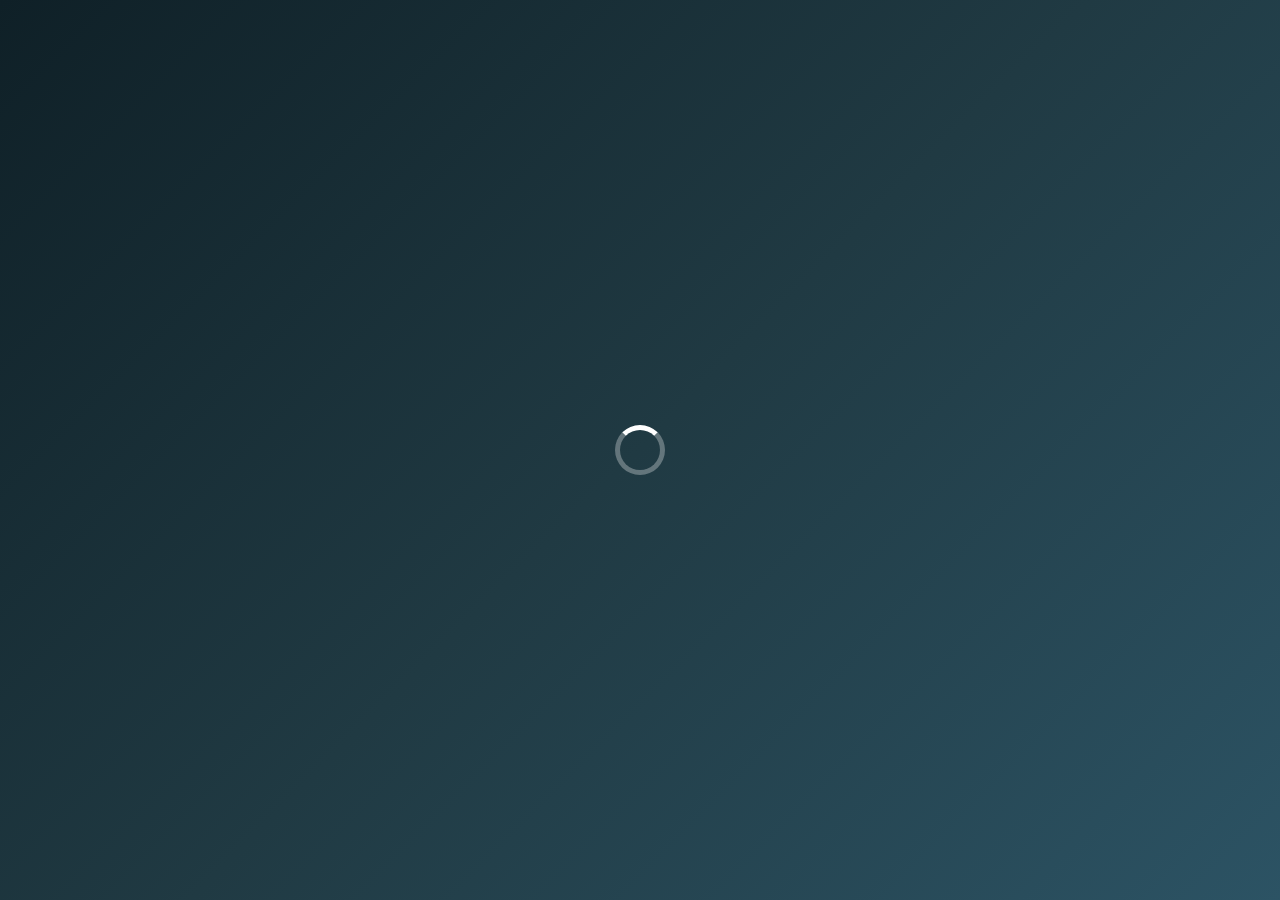
==== index.html @ dc554a93 "Weather App" ====
<!DOCTYPE html>
<html lang="en">

<head>
    <meta charset="UTF-8">
    <meta name="viewport" content="width=device-width, initial-scale=1.0">
    <title>AeroWeather | Loading...</title>
    <link rel="stylesheet" href="assets/global.css">
    <style>
        body {
            display: flex;
            justify-content: center;
            align-items: center;
            height: 100vh;
            background: var(--bg-gradient);
            color: white;
            font-family: 'Outfit', sans-serif;
            overflow: hidden;
            margin: 0;
        }

        .loader {
            width: 50px;
            height: 50px;
            border: 5px solid rgba(255, 255, 255, 0.3);
            border-top-color: white;
            border-radius: 50%;
            animation: spin 1s linear infinite;
        }

        @keyframes spin {
            to {
                transform: rotate(360deg);
            }
        }
    </style>
</head>

<body>
    <div class="loader"></div>
    <script>
        // Check authentication state and redirect
        document.addEventListener('DOMContentLoaded', () => {
            setTimeout(() => {
                const isLoggedIn = localStorage.getItem('isLoggedIn');
                if (isLoggedIn === 'true') {
                    window.location.replace('./weather/dashboard.html');
                } else {
                    window.location.replace('./auth/login.html');
                }
            }, 1000); // simulate a brief loading state for UX
        });
    </script>
</body>

</html>
---- assets/global.css ----
@import url('https://fonts.googleapis.com/css2?family=Outfit:wght@300;400;500;600;700;800&display=swap');

:root {
    --bg-gradient: linear-gradient(135deg, #0f2027, #203a43, #2c5364);
    /* Default dark mode base */

    /* Enhanced Glassmorphism Variables */
    --glass-bg: linear-gradient(135deg, rgba(255, 255, 255, 0.15) 0%, rgba(255, 255, 255, 0.03) 100%);
    --glass-border: rgba(255, 255, 255, 0.3);

    /* Improved Text Contrast */
    --text-primary: #ffffff;
    --text-secondary: #cbd5e1;
    /* Clearer secondary gray */

    /* Vibrant Accents */
    --accent: #38bdf8;
    /* Brighter sleek blue */
    --accent-hover: #0ea5e9;
    --error: #ff4b4b;
    --success: #10b981;
}

* {
    margin: 0;
    padding: 0;
    box-sizing: border-box;
    font-family: 'Outfit', sans-serif;
}

body {
    background: var(--bg-gradient);
    min-height: 100vh;
    color: var(--text-primary);
    overflow-x: hidden;
    /* Soft text shadow for overall readability against glowing backgrounds */
    text-shadow: 0 1px 3px rgba(0, 0, 0, 0.3);
}

/* Reusable Glassmorphism Utilities */
.glass-panel {
    background: var(--glass-bg);
    backdrop-filter: blur(16px);
    -webkit-backdrop-filter: blur(16px);
    border: 1px solid var(--glass-border);
    border-top: 1px solid rgba(255, 255, 255, 0.4);
    border-left: 1px solid rgba(255, 255, 255, 0.4);
    border-radius: 20px;
    box-shadow: 0 15px 35px rgba(0, 0, 0, 0.3);
}

/* Custom Scrollbar */
::-webkit-scrollbar {
    width: 8px;
}

::-webkit-scrollbar-track {
    background: rgba(0, 0, 0, 0.2);
}

::-webkit-scrollbar-thumb {
    background: var(--glass-border);
    border-radius: 4px;
}

::-webkit-scrollbar-thumb:hover {
    background: var(--accent);
}

/* Toast Container & Animation */
.toast {
    position: fixed;
    top: 20px;
    right: 20px;
    padding: 15px 25px;
    border-radius: 12px;
    color: white;
    font-weight: 500;
    transform: translateX(200%);
    transition: transform 0.4s cubic-bezier(0.175, 0.885, 0.32, 1.275);
    z-index: 1000;
    box-shadow: 0 8px 25px rgba(0, 0, 0, 0.5);
    display: flex;
    align-items: center;
    gap: 12px;
    text-shadow: none;
    /* remove shadow here */
}

.toast.show {
    transform: translateX(0);
}

.toast.error {
    background: linear-gradient(135deg, var(--error), #dc2626);
}

.toast.success {
    background: linear-gradient(135deg, var(--success), #059669);
}

/* Animation Utils */
.fade-in {
    animation: fadeIn 0.8s ease-out forwards;
}

@keyframes fadeIn {
    from {
        opacity: 0;
        transform: translateY(20px);
    }

    to {
        opacity: 1;
        transform: translateY(0);
    }
}
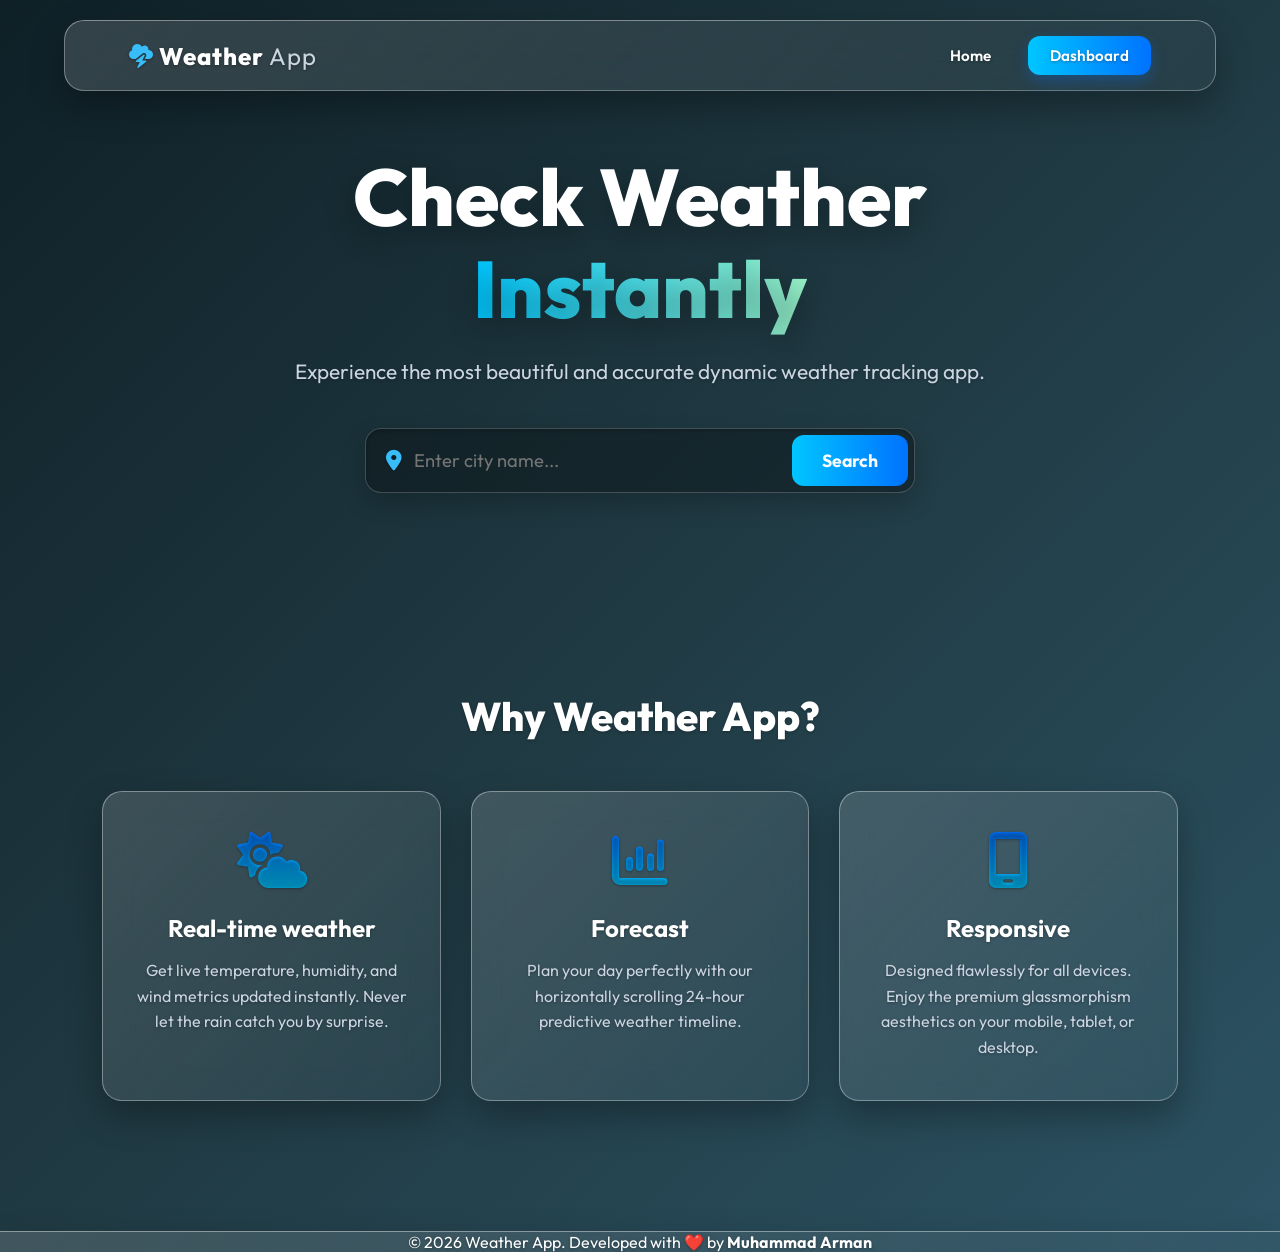
==== commit 3fe5291f: "weather app" ====
--- a/index.html
+++ b/index.html
@@ -1,56 +1,116 @@
 <!DOCTYPE html>
 <html lang="en">
-
 <head>
     <meta charset="UTF-8">
     <meta name="viewport" content="width=device-width, initial-scale=1.0">
-    <title>AeroWeather | Loading...</title>
+    <title>Weather App</title>
     <link rel="stylesheet" href="assets/global.css">
-    <style>
-        body {
-            display: flex;
-            justify-content: center;
-            align-items: center;
-            height: 100vh;
-            background: var(--bg-gradient);
-            color: white;
-            font-family: 'Outfit', sans-serif;
-            overflow: hidden;
-            margin: 0;
+    <link rel="stylesheet" href="assets/landing.css">
+    <link rel="stylesheet" href="https://cdnjs.cloudflare.com/ajax/libs/font-awesome/6.4.0/css/all.min.css">
+</head>
+<body>
+    <div class="glow-orb" style="top: -10%; left: -10%; background: radial-gradient(circle, rgba(0,198,255,0.4) 0%, transparent 70%);"></div>
+    <div class="glow-orb" style="bottom: -10%; right: -10%; background: radial-gradient(circle, rgba(0,114,255,0.4) 0%, transparent 70%);"></div>
+
+    <nav class="navbar glass-panel fade-in">
+        <div class="logo">
+            <i class="fa-solid fa-cloud-bolt" style="color: var(--accent);"></i> Weather <span>App</span>
+        </div>
+        <div class="nav-links">
+            <a href="index.html" class="nav-btn login-btn" style="border: none;">Home</a>
+            <a href="#" id="dashboard-link" class="nav-btn signup-btn">Dashboard</a>
+        </div>
+    </nav>
+
+    <main>
+        <!-- Hero Section -->
+        <section class="hero" style="flex-direction: column; text-align: center; justify-content: center; min-height: 60vh;">
+            <div class="hero-content fade-in" style="max-width: 800px; margin: 0 auto;">
+                <h1 style="font-size: 5rem; margin-bottom: 20px;">Check Weather <br><span class="gradient-text">Instantly</span></h1>
+                <p style="font-size: 1.3rem;">Experience the most beautiful and accurate dynamic weather tracking app.</p>
+                
+                <div class="search-bar" style="max-width: 550px; margin: 40px auto 10px; display: flex; align-items: center; background: rgba(0,0,0,0.3); border-radius: 16px; padding: 6px 6px 6px 20px; border: 1px solid rgba(255,255,255,0.2); box-shadow: inset 0 2px 5px rgba(0,0,0,0.2), 0 10px 25px rgba(0,0,0,0.2);">
+                    <i class="fa-solid fa-location-dot" style="color: var(--accent); margin-right: 12px; font-size: 1.3rem;"></i>
+                    <input type="text" id="landing-search" placeholder="Enter city name..." style="background: transparent; border: none; color: white; flex: 1; outline: none; font-size: 1.15rem; padding: 12px 0;">
+                    <button id="search-btn" class="btn-primary" style="margin: 0; border-radius: 12px; padding: 14px 30px; font-size: 1.1rem; box-shadow: none;">Search</button>
+                </div>
+            </div>
+        </section>
+
+        <!-- Features Section -->
+        <section class="features" style="padding-top: 40px;">
+            <h2 class="section-title text-center fade-in" style="animation-delay: 0.3s;">Why Weather App?</h2>
+            <div class="features-grid">
+                <div class="glass-panel feature-card fade-in" style="animation-delay: 0.4s;">
+                    <i class="fa-solid fa-cloud-sun feature-icon"></i>
+                    <h3>Real-time weather</h3>
+                    <p>Get live temperature, humidity, and wind metrics updated instantly. Never let the rain catch you by surprise.</p>
+                </div>
+                <div class="glass-panel feature-card fade-in" style="animation-delay: 0.5s;">
+                    <i class="fa-solid fa-chart-column feature-icon"></i>
+                    <h3>Forecast</h3>
+                    <p>Plan your day perfectly with our horizontally scrolling 24-hour predictive weather timeline.</p>
+                </div>
+                <div class="glass-panel feature-card fade-in" style="animation-delay: 0.6s;">
+                    <i class="fa-solid fa-mobile-screen feature-icon"></i>
+                    <h3>Responsive</h3>
+                    <p>Designed flawlessly for all devices. Enjoy the premium glassmorphism aesthetics on your mobile, tablet, or desktop.</p>
+                </div>
+            </div>
+        </section>
+    </main>
+
+    <footer class="glass-panel text-center fade-in" style="animation-delay: 0.7s; border-radius: 0; border-bottom: none; border-left: none; border-right: none; margin-top: 50px;">
+        <p>&copy; 2026 Weather App. Developed with ❤️ by <strong>Muhammad Arman</strong></p>
+    </footer>
+
+    <script>
+        const dashboardLink = document.getElementById('dashboard-link');
+        const searchBtn = document.getElementById('search-btn');
+        const landingSearch = document.getElementById('landing-search');
+
+        // Dynamic Dashboard Routing
+        const isLoggedIn = localStorage.getItem('isLoggedIn') === 'true';
+        dashboardLink.href = isLoggedIn ? 'weather/dashboard.html' : 'auth/login.html';
+
+        // Web Audio API helper for sound effects
+        function playClickSound() {
+            try {
+                const AudioContext = window.AudioContext || window.webkitAudioContext;
+                const ctx = new AudioContext();
+                const osc = ctx.createOscillator();
+                const gainNode = ctx.createGain();
+                osc.type = 'triangle';
+                osc.frequency.setValueAtTime(400, ctx.currentTime);
+                osc.connect(gainNode);
+                gainNode.connect(ctx.destination);
+                gainNode.gain.setValueAtTime(0, ctx.currentTime);
+                gainNode.gain.linearRampToValueAtTime(0.2, ctx.currentTime + 0.02);
+                gainNode.gain.exponentialRampToValueAtTime(0.01, ctx.currentTime + 0.15);
+                osc.start(ctx.currentTime);
+                osc.stop(ctx.currentTime + 0.15);
+            } catch(e) {}
         }
 
-        .loader {
-            width: 50px;
-            height: 50px;
-            border: 5px solid rgba(255, 255, 255, 0.3);
-            border-top-color: white;
-            border-radius: 50%;
-            animation: spin 1s linear infinite;
+        // Search Action
+        function handleSearch() {
+            const city = landingSearch.value.trim();
+            if (city) {
+                // Save city for dashboard to pick up automatically
+                localStorage.setItem('landingSearchCity', city);
+            }
+            playClickSound();
+            searchBtn.style.transform = 'scale(0.95)';
+            
+            setTimeout(() => {
+                window.location.href = isLoggedIn ? 'weather/dashboard.html' : 'auth/login.html';
+            }, 200);
         }
 
-        @keyframes spin {
-            to {
-                transform: rotate(360deg);
-            }
-        }
-    </style>
-</head>
-
-<body>
-    <div class="loader"></div>
-    <script>
-        // Check authentication state and redirect
-        document.addEventListener('DOMContentLoaded', () => {
-            setTimeout(() => {
-                const isLoggedIn = localStorage.getItem('isLoggedIn');
-                if (isLoggedIn === 'true') {
-                    window.location.replace('./weather/dashboard.html');
-                } else {
-                    window.location.replace('./auth/login.html');
-                }
-            }, 1000); // simulate a brief loading state for UX
+        searchBtn.addEventListener('click', handleSearch);
+        landingSearch.addEventListener('keypress', (e) => {
+            if (e.key === 'Enter') handleSearch();
         });
     </script>
 </body>
-
 </html>
--- a/assets/landing.css
+++ b/assets/landing.css
@@ -0,0 +1,264 @@
+/* Landing Page Specific Rules */
+body {
+    background: linear-gradient(135deg, #0f2027, #203a43, #2c5364);
+    min-height: 100vh;
+    overflow-x: hidden;
+}
+
+.text-center {
+    text-align: center;
+}
+
+.navbar {
+    display: flex;
+    justify-content: space-between;
+    align-items: center;
+    padding: 15px 5%;
+    margin: 20px auto;
+    width: 90%;
+    max-width: 1300px;
+    border-radius: 20px;
+    position: sticky;
+    top: 20px;
+    z-index: 100;
+}
+
+.logo {
+    font-size: 1.5rem;
+    font-weight: 800;
+    color: white;
+    letter-spacing: 1px;
+}
+
+.logo span {
+    font-weight: 400;
+    color: var(--text-secondary);
+}
+
+.nav-links {
+    display: flex;
+    gap: 15px;
+    align-items: center;
+}
+
+.nav-btn {
+    padding: 10px 22px;
+    border-radius: 12px;
+    text-decoration: none;
+    font-weight: 600;
+    font-size: 0.95rem;
+    transition: all 0.3s ease;
+    cursor: pointer;
+    border: none;
+    outline: none;
+}
+
+.login-btn {
+    color: var(--text-primary);
+    border: 1px solid rgba(255,255,255,0.2);
+    background: transparent;
+}
+
+.login-btn:hover {
+    background: rgba(255,255,255,0.1);
+}
+
+.signup-btn {
+    background: linear-gradient(90deg, #00c6ff, #0072ff);
+    color: white;
+    box-shadow: 0 6px 15px rgba(0, 114, 255, 0.3);
+}
+
+.signup-btn:hover {
+    transform: translateY(-2px);
+    box-shadow: 0 8px 20px rgba(0, 114, 255, 0.5);
+}
+
+/* Hero Section */
+.hero {
+    display: flex;
+    align-items: center;
+    justify-content: space-between;
+    min-height: 75vh;
+    padding: 40px 8%;
+    max-width: 1400px;
+    margin: 0 auto;
+    gap: 40px;
+}
+
+.hero-content {
+    flex: 1;
+    max-width: 650px;
+}
+
+.hero-content h1 {
+    font-size: 4.5rem;
+    line-height: 1.15;
+    margin-bottom: 25px;
+    font-weight: 800;
+    text-shadow: 0 10px 30px rgba(0,0,0,0.3);
+}
+
+.gradient-text {
+    background: linear-gradient(90deg, #00c6ff, #99f2c8);
+    -webkit-background-clip: text;
+    -webkit-text-fill-color: transparent;
+}
+
+.hero-content p {
+    font-size: 1.25rem;
+    color: var(--text-secondary);
+    margin-bottom: 40px;
+    line-height: 1.6;
+}
+
+.btn-primary {
+    background: linear-gradient(90deg, #00c6ff, #0072ff);
+    color: white;
+    padding: 18px 40px;
+    border: none;
+    border-radius: 14px;
+    font-size: 1.15rem;
+    font-weight: 700;
+    cursor: pointer;
+    transition: all 0.4s ease;
+    display: inline-flex;
+    justify-content: center;
+    align-items: center;
+    gap: 12px;
+    box-shadow: 0 6px 20px rgba(0, 114, 255, 0.3);
+}
+
+.btn-primary:hover {
+    transform: translateY(-4px) scale(1.02);
+    box-shadow: 0 12px 30px rgba(0, 114, 255, 0.5);
+}
+
+.hero-visual {
+    flex: 1;
+    display: flex;
+    justify-content: center;
+    align-items: center;
+    position: relative;
+}
+
+.mockup-card {
+    width: 250px;
+    height: 320px;
+    display: flex;
+    flex-direction: column;
+    justify-content: center;
+    align-items: center;
+    border-radius: 30px;
+    transform: rotate(5deg);
+    transition: transform 0.5s ease;
+    background: linear-gradient(135deg, rgba(255,255,255,0.15), rgba(255,255,255,0.05));
+    box-shadow: 0 20px 50px rgba(0,0,0,0.5);
+    border: 1px solid rgba(255, 255, 255, 0.3);
+    border-top: 1px solid rgba(255, 255, 255, 0.6);
+    border-left: 1px solid rgba(255, 255, 255, 0.6);
+}
+
+.mockup-card:hover {
+    transform: rotate(0deg) scale(1.08) translateY(-10px);
+}
+
+.mockup-card h2 {
+    font-size: 3.5rem;
+    margin: 20px 0 5px;
+}
+
+.mockup-card p {
+    font-size: 1.2rem;
+    color: var(--text-secondary);
+}
+
+/* Features */
+.features {
+    padding: 80px 8%;
+    max-width: 1400px;
+    margin: 0 auto;
+}
+
+.section-title {
+    font-size: 2.5rem;
+    margin-bottom: 50px;
+    font-weight: 800;
+}
+
+.features-grid {
+    display: grid;
+    grid-template-columns: repeat(auto-fit, minmax(300px, 1fr));
+    gap: 30px;
+}
+
+.feature-card {
+    padding: 40px 30px;
+    border-radius: 20px;
+    text-align: center;
+    transition: transform 0.4s ease, box-shadow 0.4s ease;
+}
+
+.feature-card:hover {
+    transform: translateY(-10px);
+    box-shadow: 0 20px 40px rgba(0,0,0,0.4);
+    border-color: rgba(255, 255, 255, 0.4);
+}
+
+.feature-icon {
+    font-size: 3.5rem;
+    margin-bottom: 25px;
+    background: -webkit-linear-gradient(90deg, #00c6ff, #0072ff);
+    -webkit-background-clip: text;
+    -webkit-text-fill-color: transparent;
+}
+
+.feature-card h3 {
+    font-size: 1.5rem;
+    margin-bottom: 15px;
+}
+
+.feature-card p {
+    color: var(--text-secondary);
+    line-height: 1.6;
+    font-size: 1rem;
+}
+
+/* Responsive */
+@media (max-width: 900px) {
+    .hero {
+        flex-direction: column;
+        text-align: center;
+        padding-top: 40px;
+    }
+    
+    .hero-content h1 {
+        font-size: 3.2rem;
+    }
+    
+    .hero-btn {
+        margin: 0 auto;
+    }
+    
+    .hero-visual {
+        margin-top: 60px;
+    }
+}
+@media (max-width: 480px) {
+    .hero-content h1 {
+        font-size: 2.8rem;
+    }
+    .navbar {
+        width: 100%;
+        padding: 15px;
+        border-radius: 0;
+        top: 0;
+    }
+    .logo {
+        font-size: 1.2rem;
+    }
+    .nav-btn {
+        padding: 8px 12px;
+        font-size: 0.85rem;
+    }
+}
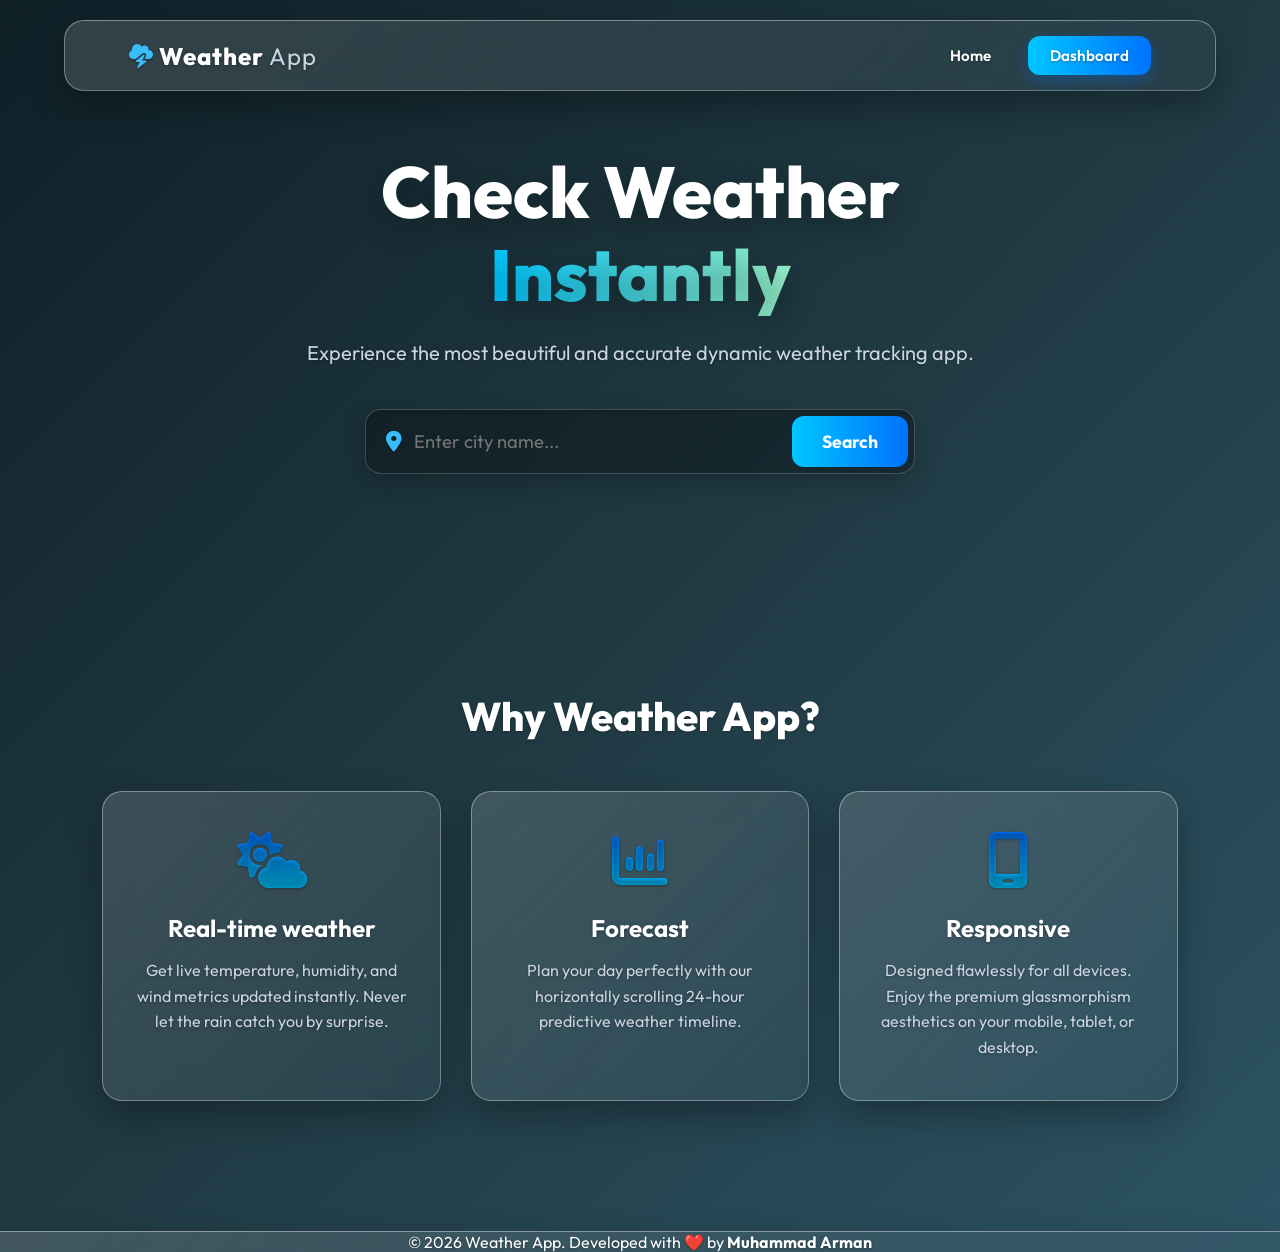
==== commit 60763198: "weather app" ====
--- a/index.html
+++ b/index.html
@@ -18,21 +18,21 @@
         </div>
         <div class="nav-links">
             <a href="index.html" class="nav-btn login-btn" style="border: none;">Home</a>
-            <a href="#" id="dashboard-link" class="nav-btn signup-btn">Dashboard</a>
+            <a href="weather/dashboard.html" class="nav-btn signup-btn">Dashboard</a>
         </div>
     </nav>
 
     <main>
         <!-- Hero Section -->
-        <section class="hero" style="flex-direction: column; text-align: center; justify-content: center; min-height: 60vh;">
-            <div class="hero-content fade-in" style="max-width: 800px; margin: 0 auto;">
-                <h1 style="font-size: 5rem; margin-bottom: 20px;">Check Weather <br><span class="gradient-text">Instantly</span></h1>
-                <p style="font-size: 1.3rem;">Experience the most beautiful and accurate dynamic weather tracking app.</p>
+        <section class="hero center-hero">
+            <div class="hero-content fade-in">
+                <h1>Check Weather <br><span class="gradient-text">Instantly</span></h1>
+                <p>Experience the most beautiful and accurate dynamic weather tracking app.</p>
                 
-                <div class="search-bar" style="max-width: 550px; margin: 40px auto 10px; display: flex; align-items: center; background: rgba(0,0,0,0.3); border-radius: 16px; padding: 6px 6px 6px 20px; border: 1px solid rgba(255,255,255,0.2); box-shadow: inset 0 2px 5px rgba(0,0,0,0.2), 0 10px 25px rgba(0,0,0,0.2);">
-                    <i class="fa-solid fa-location-dot" style="color: var(--accent); margin-right: 12px; font-size: 1.3rem;"></i>
-                    <input type="text" id="landing-search" placeholder="Enter city name..." style="background: transparent; border: none; color: white; flex: 1; outline: none; font-size: 1.15rem; padding: 12px 0;">
-                    <button id="search-btn" class="btn-primary" style="margin: 0; border-radius: 12px; padding: 14px 30px; font-size: 1.1rem; box-shadow: none;">Search</button>
+                <div class="landing-search-bar">
+                    <i class="fa-solid fa-location-dot landing-search-icon"></i>
+                    <input type="text" id="landing-search" placeholder="Enter city name..." autocomplete="off">
+                    <button id="search-btn" class="btn-primary landing-search-btn">Search</button>
                 </div>
             </div>
         </section>
@@ -65,13 +65,8 @@
     </footer>
 
     <script>
-        const dashboardLink = document.getElementById('dashboard-link');
         const searchBtn = document.getElementById('search-btn');
         const landingSearch = document.getElementById('landing-search');
-
-        // Dynamic Dashboard Routing
-        const isLoggedIn = localStorage.getItem('isLoggedIn') === 'true';
-        dashboardLink.href = isLoggedIn ? 'weather/dashboard.html' : 'auth/login.html';
 
         // Web Audio API helper for sound effects
         function playClickSound() {
@@ -103,7 +98,7 @@
             searchBtn.style.transform = 'scale(0.95)';
             
             setTimeout(() => {
-                window.location.href = isLoggedIn ? 'weather/dashboard.html' : 'auth/login.html';
+                window.location.href = 'weather/dashboard.html';
             }, 200);
         }
 
--- a/assets/landing.css
+++ b/assets/landing.css
@@ -110,6 +110,69 @@
     color: var(--text-secondary);
     margin-bottom: 40px;
     line-height: 1.6;
+}
+
+/* Updated Centered Hero Styles */
+.center-hero {
+    flex-direction: column !important;
+    text-align: center !important;
+    justify-content: center !important;
+    min-height: 60vh !important;
+}
+
+.center-hero .hero-content {
+    max-width: 800px;
+    margin: 0 auto;
+}
+
+.center-hero h1 {
+    font-size: 4.5rem;
+    margin-bottom: 20px;
+}
+
+/* Landing specific search bar */
+.landing-search-bar {
+    max-width: 550px;
+    margin: 40px auto 10px;
+    display: flex;
+    align-items: center;
+    background: rgba(0,0,0,0.3);
+    border-radius: 16px;
+    padding: 6px 6px 6px 20px;
+    border: 1px solid rgba(255,255,255,0.2);
+    box-shadow: inset 0 2px 5px rgba(0,0,0,0.2), 0 10px 25px rgba(0,0,0,0.2);
+    transition: all 0.3s ease;
+}
+
+.landing-search-bar:focus-within {
+    border-color: var(--accent);
+    box-shadow: 0 0 20px rgba(56, 189, 248, 0.4);
+    background: rgba(0,0,0,0.4);
+}
+
+.landing-search-icon {
+    color: var(--accent);
+    margin-right: 12px;
+    font-size: 1.3rem;
+}
+
+#landing-search {
+    background: transparent;
+    border: none;
+    color: white;
+    flex: 1;
+    outline: none;
+    font-size: 1.15rem;
+    padding: 12px 0;
+    width: 100%;
+}
+
+.landing-search-btn {
+    margin: 0;
+    border-radius: 12px !important;
+    padding: 14px 30px !important;
+    font-size: 1.1rem !important;
+    box-shadow: none !important;
 }
 
 .btn-primary {
@@ -232,7 +295,7 @@
         padding-top: 40px;
     }
     
-    .hero-content h1 {
+    .center-hero h1 {
         font-size: 3.2rem;
     }
     
@@ -245,8 +308,24 @@
     }
 }
 @media (max-width: 480px) {
-    .hero-content h1 {
-        font-size: 2.8rem;
+    .center-hero h1 {
+        font-size: 2.5rem;
+    }
+    .landing-search-bar {
+        flex-direction: column;
+        padding: 12px;
+        border-radius: 20px;
+        gap: 15px;
+    }
+    #landing-search {
+        text-align: center;
+    }
+    .landing-search-btn {
+        width: 100%;
+        padding: 16px 0 !important;
+    }
+    .landing-search-icon {
+        display: none;
     }
     .navbar {
         width: 100%;
